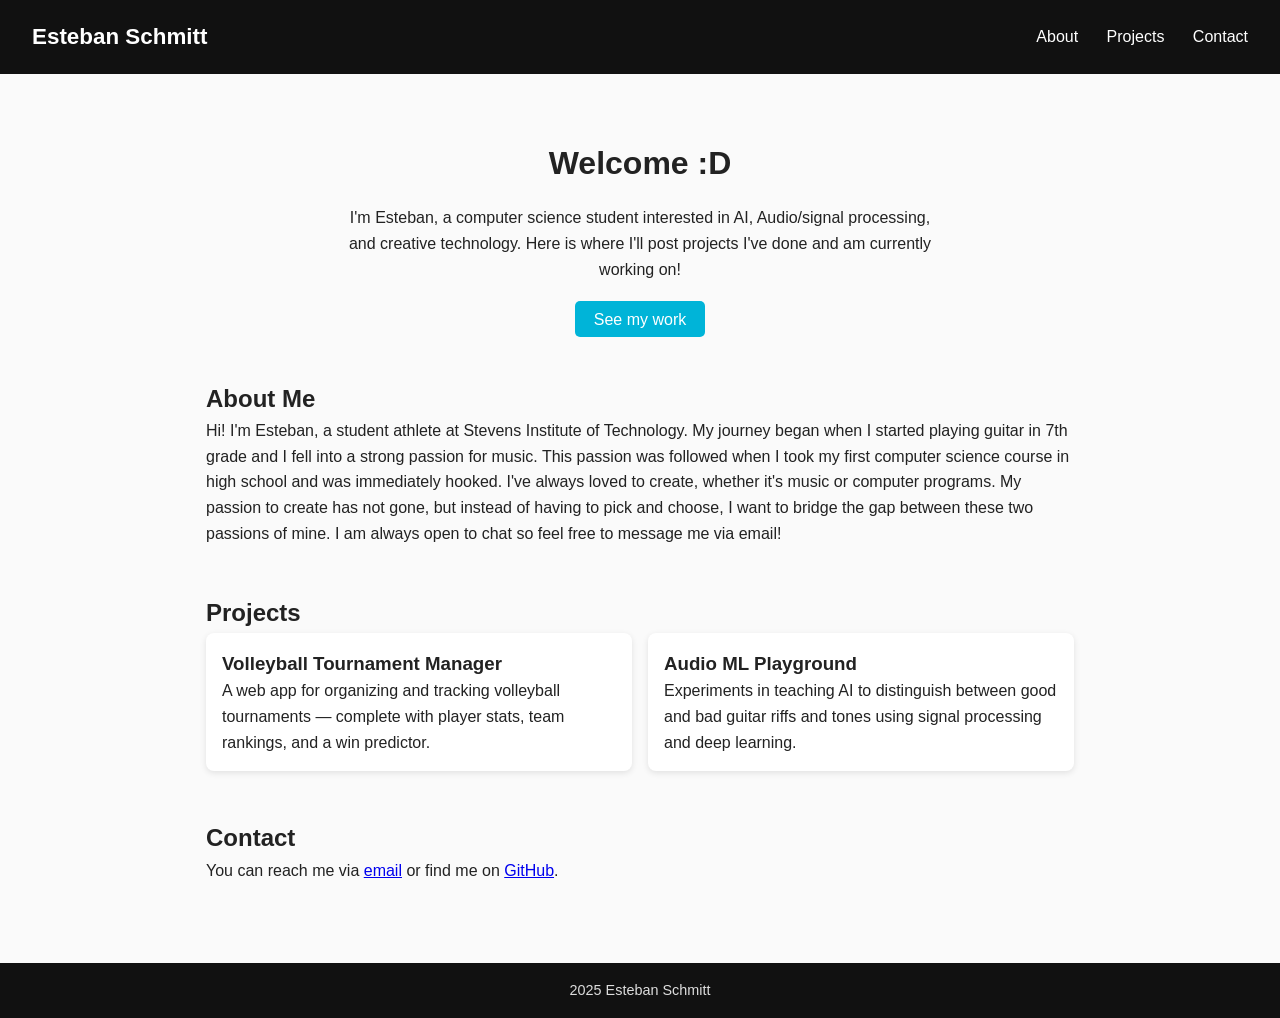
==== index.html @ da2211f3 "Revise welcome and about sections in index.html Updated welcome message and about section to reflect" ====
<!DOCTYPE html>
<html lang="en">
<head>
  <link rel="icon" type="image/x-icon" href="favicon.ico">
  <meta charset="UTF-8" />
  <meta name="viewport" content="width=device-width, initial-scale=1.0" />
  <title>Esteban Schmitt</title>
  <link rel="stylesheet" href="style.css" />
</head>
<body>
  <header>
    <h1>Esteban Schmitt</h1>
    <nav>
      <a href="#about">About</a>
      <a href="#projects">Projects</a>
      <a href="#contact">Contact</a>
    </nav>
  </header>

  <main>
    <section id="hero">
      <h2>Welcome :D</h2>
      <p>I'm Esteban, a computer science student interested in AI, Audio/signal processing, and creative technology. Here is where I'll post projects I've done and am currently working on!</p>
      <a href="#projects" class="button">See my work</a>
    </section>

    <section id="about">
      <h2>About Me</h2>
      <p> Hi! I'm Esteban, a student athlete at Stevens Institute of Technology. My journey began when I started playing guitar in 7th grade and I fell into a strong passion for music. This 
        passion was followed when I took my first computer science course in high school and was immediately hooked. I've always loved to create, whether it's music or computer programs. My passion 
        to create has not gone, but instead of having to pick and choose, I want to bridge the gap between these two passions of mine. I am always open to chat so feel free to message me via email!
       </p>
    </section>

    <section id="projects">
      <h2>Projects</h2>
      <div class="project-grid">
        <div class="project">
          <h3>Volleyball Tournament Manager</h3>
          <p>A web app for organizing and tracking volleyball tournaments — complete with player stats, team rankings, and a win predictor.</p>
        </div>
        <div class="project">
          <h3>Audio ML Playground</h3>
          <p>Experiments in teaching AI to distinguish between good and bad guitar riffs and tones using signal processing and deep learning.</p>
        </div>
      </div>
    </section>

    <section id="contact">
      <h2>Contact</h2>
      <p>You can reach me via <a href="mailto:estschmitt05@gmail.com">email</a> or find me on <a href="https://github.com/dapinaple">GitHub</a>.</p>
    </section>
  </main>

  <footer>
    <p>2025 Esteban Schmitt </p>
  </footer>
</body>
</html>
---- style.css ----
/* Basic reset */
* {
  margin: 0;
  padding: 0;
  box-sizing: border-box;
}

body {
  font-family: 'Segoe UI', Roboto, sans-serif;
  line-height: 1.6;
  background-color: #fafafa;
  color: #222;
  display: flex;
  flex-direction: column;
  min-height: 100vh;
}

header {
  background: #111;
  color: white;
  padding: 1.2rem 2rem;
  display: flex;
  justify-content: space-between;
  align-items: center;
}

header h1 {
  font-size: 1.4rem;
}

nav a {
  color: white;
  text-decoration: none;
  margin-left: 1.5rem;
  font-size: 1rem;
  transition: color 0.2s;
}

nav a:hover {
  color: #00b4d8;
}

main {
  flex: 1;
  max-width: 900px;
  margin: 2rem auto;
  padding: 0 1rem;
}

section {
  margin-bottom: 3rem;
}

#hero {
  text-align: center;
  margin-top: 2rem;
}

#hero h2 {
  font-size: 2rem;
  margin-bottom: 1rem;
}

#hero p {
  max-width: 600px;
  margin: 0 auto 1.5rem;
}

.button {
  background: #00b4d8;
  color: white;
  padding: 0.6rem 1.2rem;
  border-radius: 5px;
  text-decoration: none;
  transition: background 0.2s;
}

.button:hover {
  background: #0077b6;
}

.project-grid {
  display: grid;
  grid-template-columns: repeat(auto-fit, minmax(250px, 1fr));
  gap: 1rem;
}

.project {
  background: white;
  border-radius: 8px;
  padding: 1rem;
  box-shadow: 0 2px 6px rgba(0,0,0,0.1);
}

footer {
  text-align: center;
  padding: 1rem;
  background: #111;
  color: #ddd;
  font-size: 0.9rem;
}
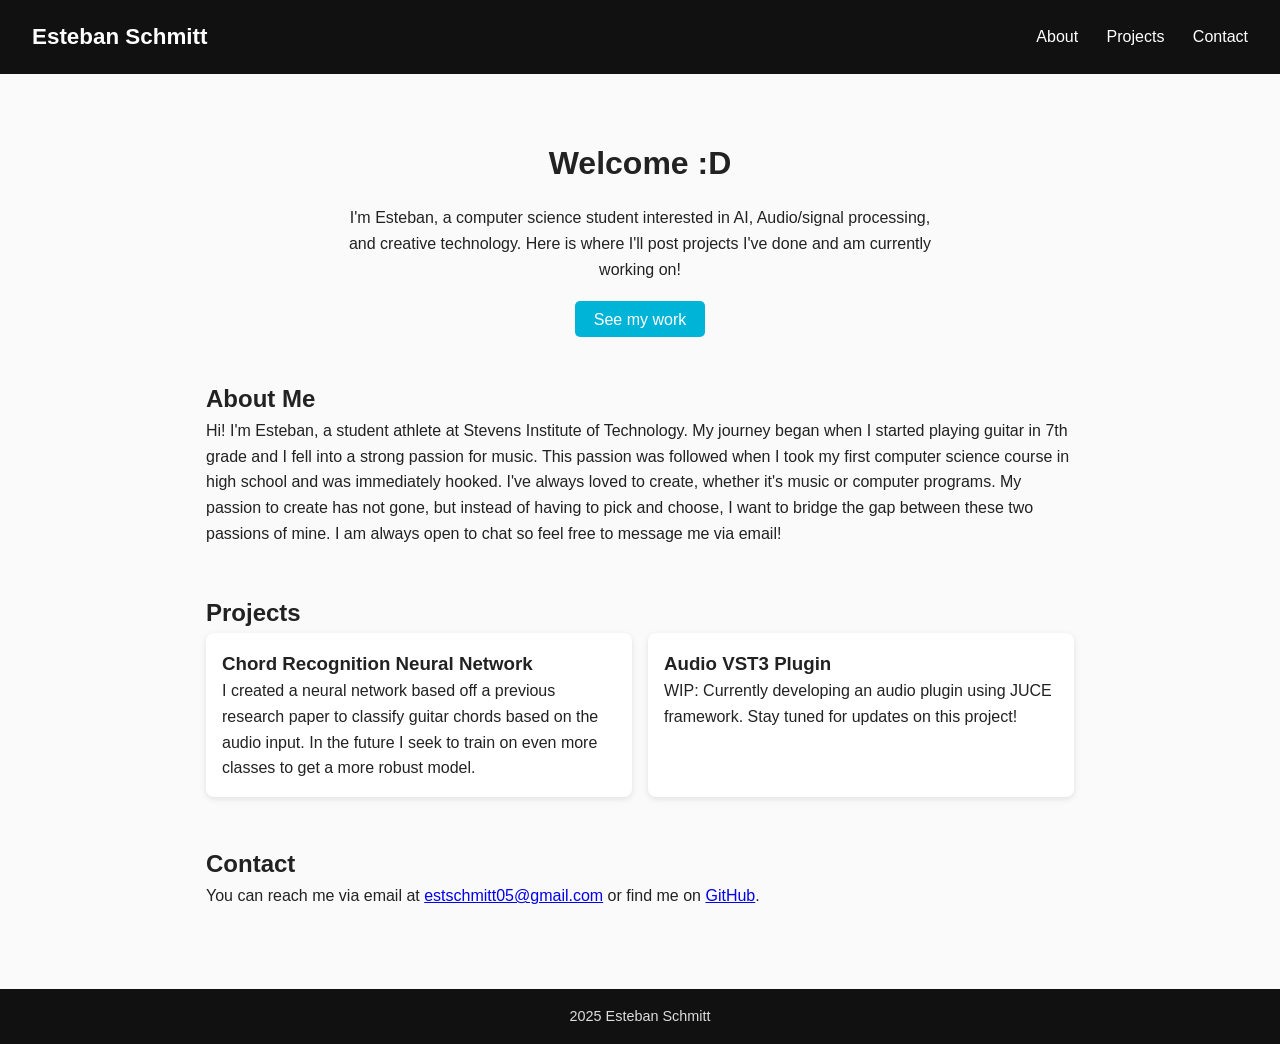
==== commit 8bdd2b2c: "Update project descriptions in index.html" ====
--- a/index.html
+++ b/index.html
@@ -1,7 +1,7 @@
 <!DOCTYPE html>
 <html lang="en">
 <head>
-  <link rel="icon" type="image/x-icon" href="favicon.ico">
+  <link rel="icon" type="image/x-icon" href="favicon.ico?">
   <meta charset="UTF-8" />
   <meta name="viewport" content="width=device-width, initial-scale=1.0" />
   <title>Esteban Schmitt</title>
@@ -36,19 +36,19 @@
       <h2>Projects</h2>
       <div class="project-grid">
         <div class="project">
-          <h3>Volleyball Tournament Manager</h3>
-          <p>A web app for organizing and tracking volleyball tournaments — complete with player stats, team rankings, and a win predictor.</p>
+          <h3>Chord Recognition Neural Network</h3>
+          <p>I created a neural network based off a previous research paper to classify guitar chords based on the audio input. In the future I seek to train on even more classes to get a more robust model.</p>
         </div>
         <div class="project">
-          <h3>Audio ML Playground</h3>
-          <p>Experiments in teaching AI to distinguish between good and bad guitar riffs and tones using signal processing and deep learning.</p>
+          <h3>Audio VST3 Plugin</h3>
+          <p>WIP: Currently developing an audio plugin using JUCE framework. Stay tuned for updates on this project!</p>
         </div>
       </div>
     </section>
 
     <section id="contact">
       <h2>Contact</h2>
-      <p>You can reach me via <a href="mailto:estschmitt05@gmail.com">email</a> or find me on <a href="https://github.com/dapinaple">GitHub</a>.</p>
+      <p>You can reach me via email at <a href="mailto:estschmitt05@gmail.com">estschmitt05@gmail.com</a> or find me on <a href="https://github.com/dapinaple">GitHub</a>.</p>
     </section>
   </main>
 
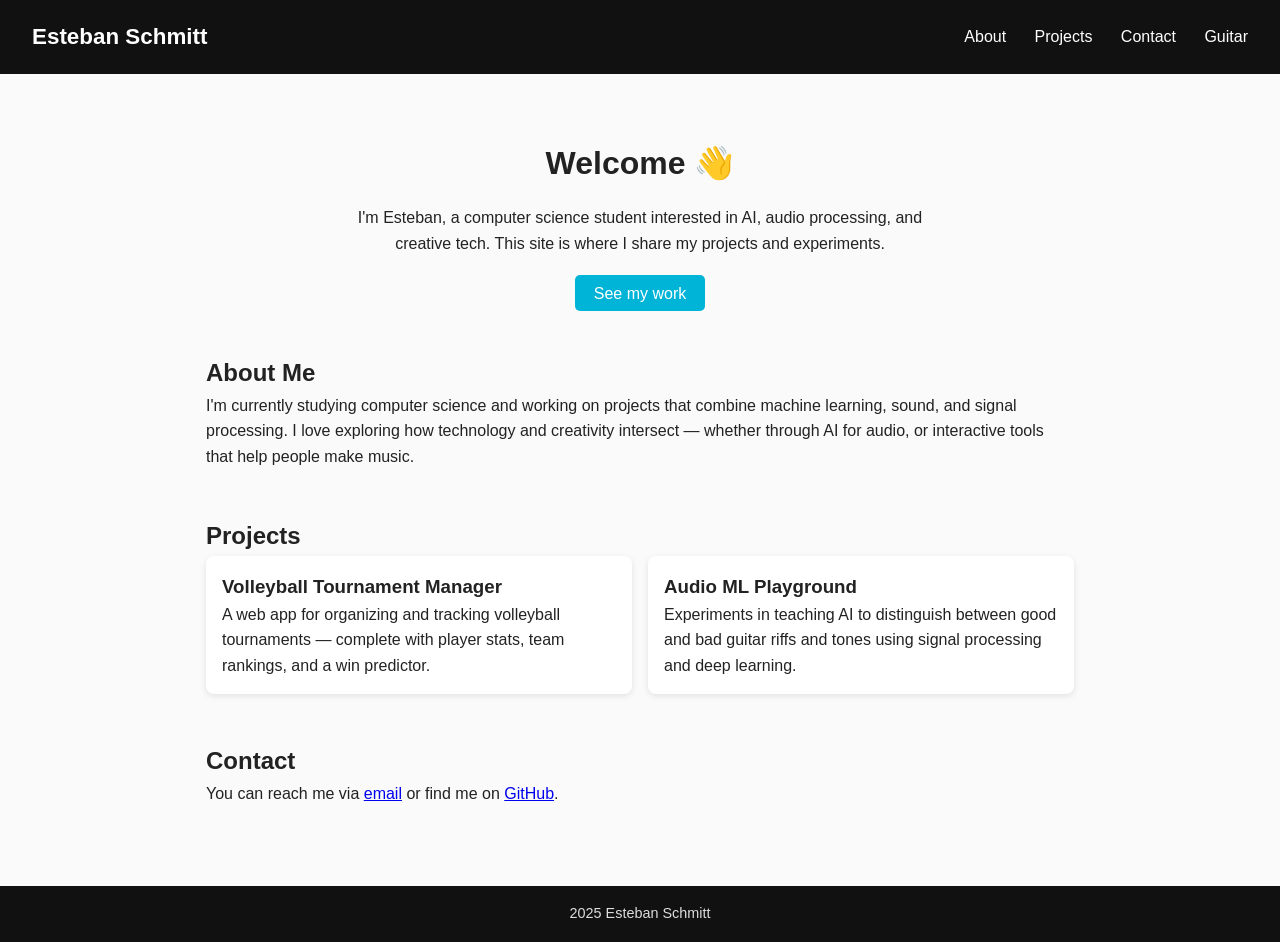
==== commit 2b325dcb: "Added Guitar Video page" ====
--- a/index.html
+++ b/index.html
@@ -1,7 +1,7 @@
 <!DOCTYPE html>
 <html lang="en">
 <head>
-  <link rel="icon" type="image/x-icon" href="favicon.ico?">
+  <link rel="icon" type="image/x-icon" href="favicon.ico">
   <meta charset="UTF-8" />
   <meta name="viewport" content="width=device-width, initial-scale=1.0" />
   <title>Esteban Schmitt</title>
@@ -14,41 +14,39 @@
       <a href="#about">About</a>
       <a href="#projects">Projects</a>
       <a href="#contact">Contact</a>
+      <a href="#guitar">Guitar</a>
     </nav>
   </header>
 
   <main>
     <section id="hero">
-      <h2>Welcome :D</h2>
-      <p>I'm Esteban, a computer science student interested in AI, Audio/signal processing, and creative technology. Here is where I'll post projects I've done and am currently working on!</p>
+      <h2>Welcome 👋</h2>
+      <p>I'm Esteban, a computer science student interested in AI, audio processing, and creative tech. This site is where I share my projects and experiments.</p>
       <a href="#projects" class="button">See my work</a>
     </section>
 
     <section id="about">
       <h2>About Me</h2>
-      <p> Hi! I'm Esteban, a student athlete at Stevens Institute of Technology. My journey began when I started playing guitar in 7th grade and I fell into a strong passion for music. This 
-        passion was followed when I took my first computer science course in high school and was immediately hooked. I've always loved to create, whether it's music or computer programs. My passion 
-        to create has not gone, but instead of having to pick and choose, I want to bridge the gap between these two passions of mine. I am always open to chat so feel free to message me via email!
-       </p>
+      <p>I'm currently studying computer science and working on projects that combine machine learning, sound, and signal processing. I love exploring how technology and creativity intersect — whether through AI for audio, or interactive tools that help people make music.</p>
     </section>
 
     <section id="projects">
       <h2>Projects</h2>
       <div class="project-grid">
         <div class="project">
-          <h3>Chord Recognition Neural Network</h3>
-          <p>I created a neural network based off a previous research paper to classify guitar chords based on the audio input. In the future I seek to train on even more classes to get a more robust model.</p>
+          <h3>Volleyball Tournament Manager</h3>
+          <p>A web app for organizing and tracking volleyball tournaments — complete with player stats, team rankings, and a win predictor.</p>
         </div>
         <div class="project">
-          <h3>Audio VST3 Plugin</h3>
-          <p>WIP: Currently developing an audio plugin using JUCE framework. Stay tuned for updates on this project!</p>
+          <h3>Audio ML Playground</h3>
+          <p>Experiments in teaching AI to distinguish between good and bad guitar riffs and tones using signal processing and deep learning.</p>
         </div>
       </div>
     </section>
 
     <section id="contact">
       <h2>Contact</h2>
-      <p>You can reach me via email at <a href="mailto:estschmitt05@gmail.com">estschmitt05@gmail.com</a> or find me on <a href="https://github.com/dapinaple">GitHub</a>.</p>
+      <p>You can reach me via <a href="mailto:estschmitt05@gmail.com">email</a> or find me on <a href="https://github.com/dapinaple">GitHub</a>.</p>
     </section>
   </main>
 
--- a/style.css
+++ b/style.css
@@ -99,3 +99,28 @@
   color: #ddd;
   font-size: 0.9rem;
 }
+
+.video-grid {
+  display: grid;
+  grid-template-columns: repeat(auto-fit, minmax(300px, 1fr));
+  gap: 1.5rem;
+  margin-top: 2rem;
+}
+
+.video-card {
+  display: block;
+  border-radius: 10px;
+  overflow: hidden;
+  box-shadow: 0 4px 10px rgba(0,0,0,0.15);
+  transition: transform 0.2s, box-shadow 0.2s;
+}
+
+.video-card img {
+  width: 100%;
+  display: block;
+}
+
+.video-card:hover {
+  transform: translateY(-4px);
+  box-shadow: 0 8px 18px rgba(0,0,0,0.25);
+}
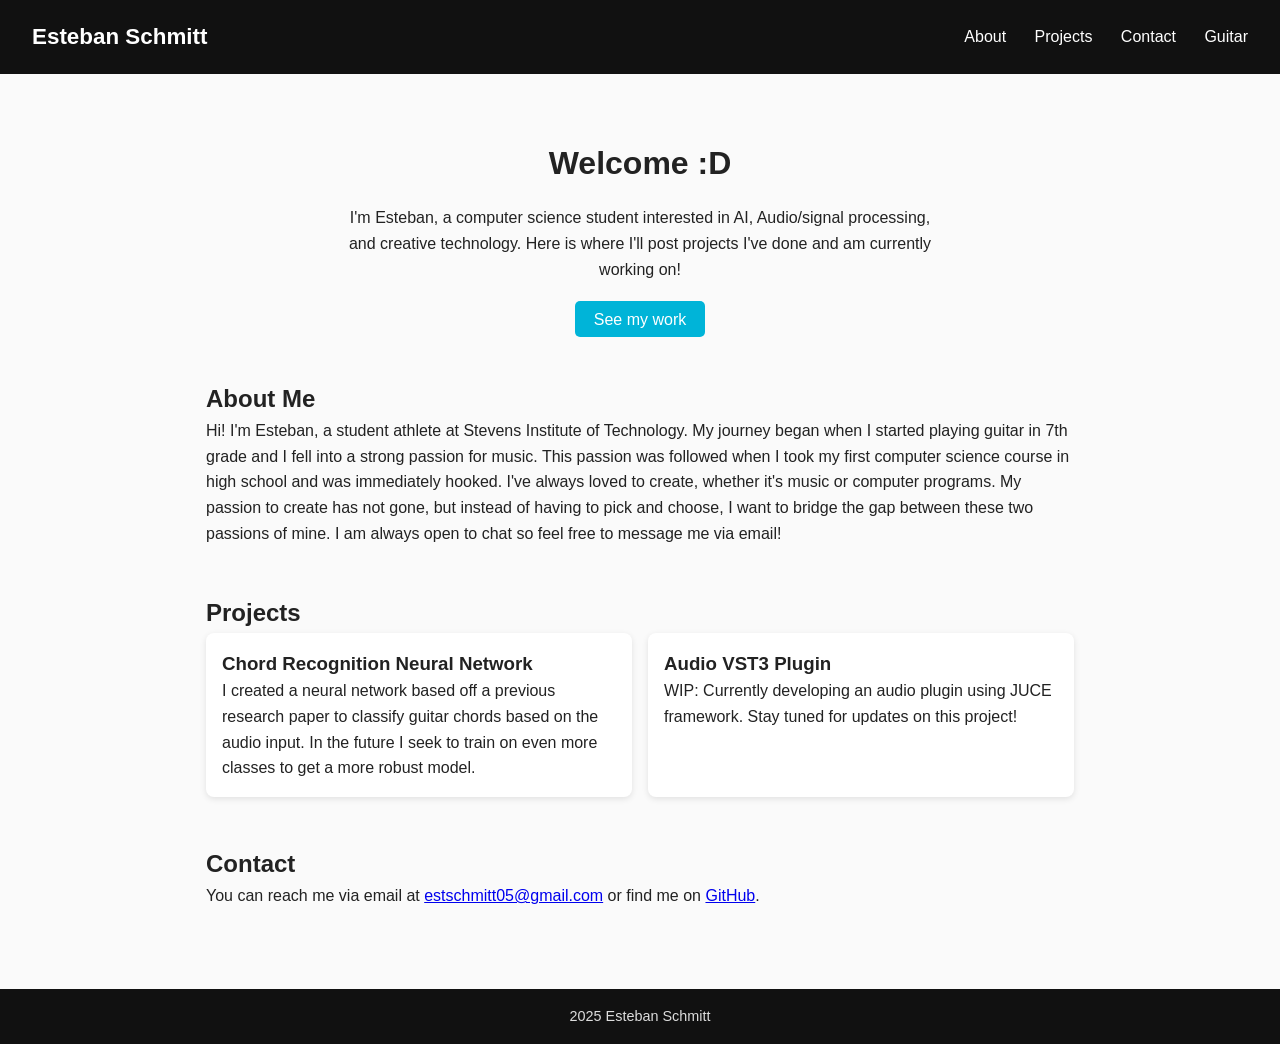
==== commit 4749d154: "Merge branch 'main' of https://github.com/dapinaple/dapinaple.github.io" ====
--- a/index.html
+++ b/index.html
@@ -1,7 +1,7 @@
 <!DOCTYPE html>
 <html lang="en">
 <head>
-  <link rel="icon" type="image/x-icon" href="favicon.ico">
+  <link rel="icon" type="image/x-icon" href="favicon.ico?">
   <meta charset="UTF-8" />
   <meta name="viewport" content="width=device-width, initial-scale=1.0" />
   <title>Esteban Schmitt</title>
@@ -20,33 +20,36 @@
 
   <main>
     <section id="hero">
-      <h2>Welcome 👋</h2>
-      <p>I'm Esteban, a computer science student interested in AI, audio processing, and creative tech. This site is where I share my projects and experiments.</p>
+      <h2>Welcome :D</h2>
+      <p>I'm Esteban, a computer science student interested in AI, Audio/signal processing, and creative technology. Here is where I'll post projects I've done and am currently working on!</p>
       <a href="#projects" class="button">See my work</a>
     </section>
 
     <section id="about">
       <h2>About Me</h2>
-      <p>I'm currently studying computer science and working on projects that combine machine learning, sound, and signal processing. I love exploring how technology and creativity intersect — whether through AI for audio, or interactive tools that help people make music.</p>
+      <p> Hi! I'm Esteban, a student athlete at Stevens Institute of Technology. My journey began when I started playing guitar in 7th grade and I fell into a strong passion for music. This 
+        passion was followed when I took my first computer science course in high school and was immediately hooked. I've always loved to create, whether it's music or computer programs. My passion 
+        to create has not gone, but instead of having to pick and choose, I want to bridge the gap between these two passions of mine. I am always open to chat so feel free to message me via email!
+       </p>
     </section>
 
     <section id="projects">
       <h2>Projects</h2>
       <div class="project-grid">
         <div class="project">
-          <h3>Volleyball Tournament Manager</h3>
-          <p>A web app for organizing and tracking volleyball tournaments — complete with player stats, team rankings, and a win predictor.</p>
+          <h3>Chord Recognition Neural Network</h3>
+          <p>I created a neural network based off a previous research paper to classify guitar chords based on the audio input. In the future I seek to train on even more classes to get a more robust model.</p>
         </div>
         <div class="project">
-          <h3>Audio ML Playground</h3>
-          <p>Experiments in teaching AI to distinguish between good and bad guitar riffs and tones using signal processing and deep learning.</p>
+          <h3>Audio VST3 Plugin</h3>
+          <p>WIP: Currently developing an audio plugin using JUCE framework. Stay tuned for updates on this project!</p>
         </div>
       </div>
     </section>
 
     <section id="contact">
       <h2>Contact</h2>
-      <p>You can reach me via <a href="mailto:estschmitt05@gmail.com">email</a> or find me on <a href="https://github.com/dapinaple">GitHub</a>.</p>
+      <p>You can reach me via email at <a href="mailto:estschmitt05@gmail.com">estschmitt05@gmail.com</a> or find me on <a href="https://github.com/dapinaple">GitHub</a>.</p>
     </section>
   </main>
 
